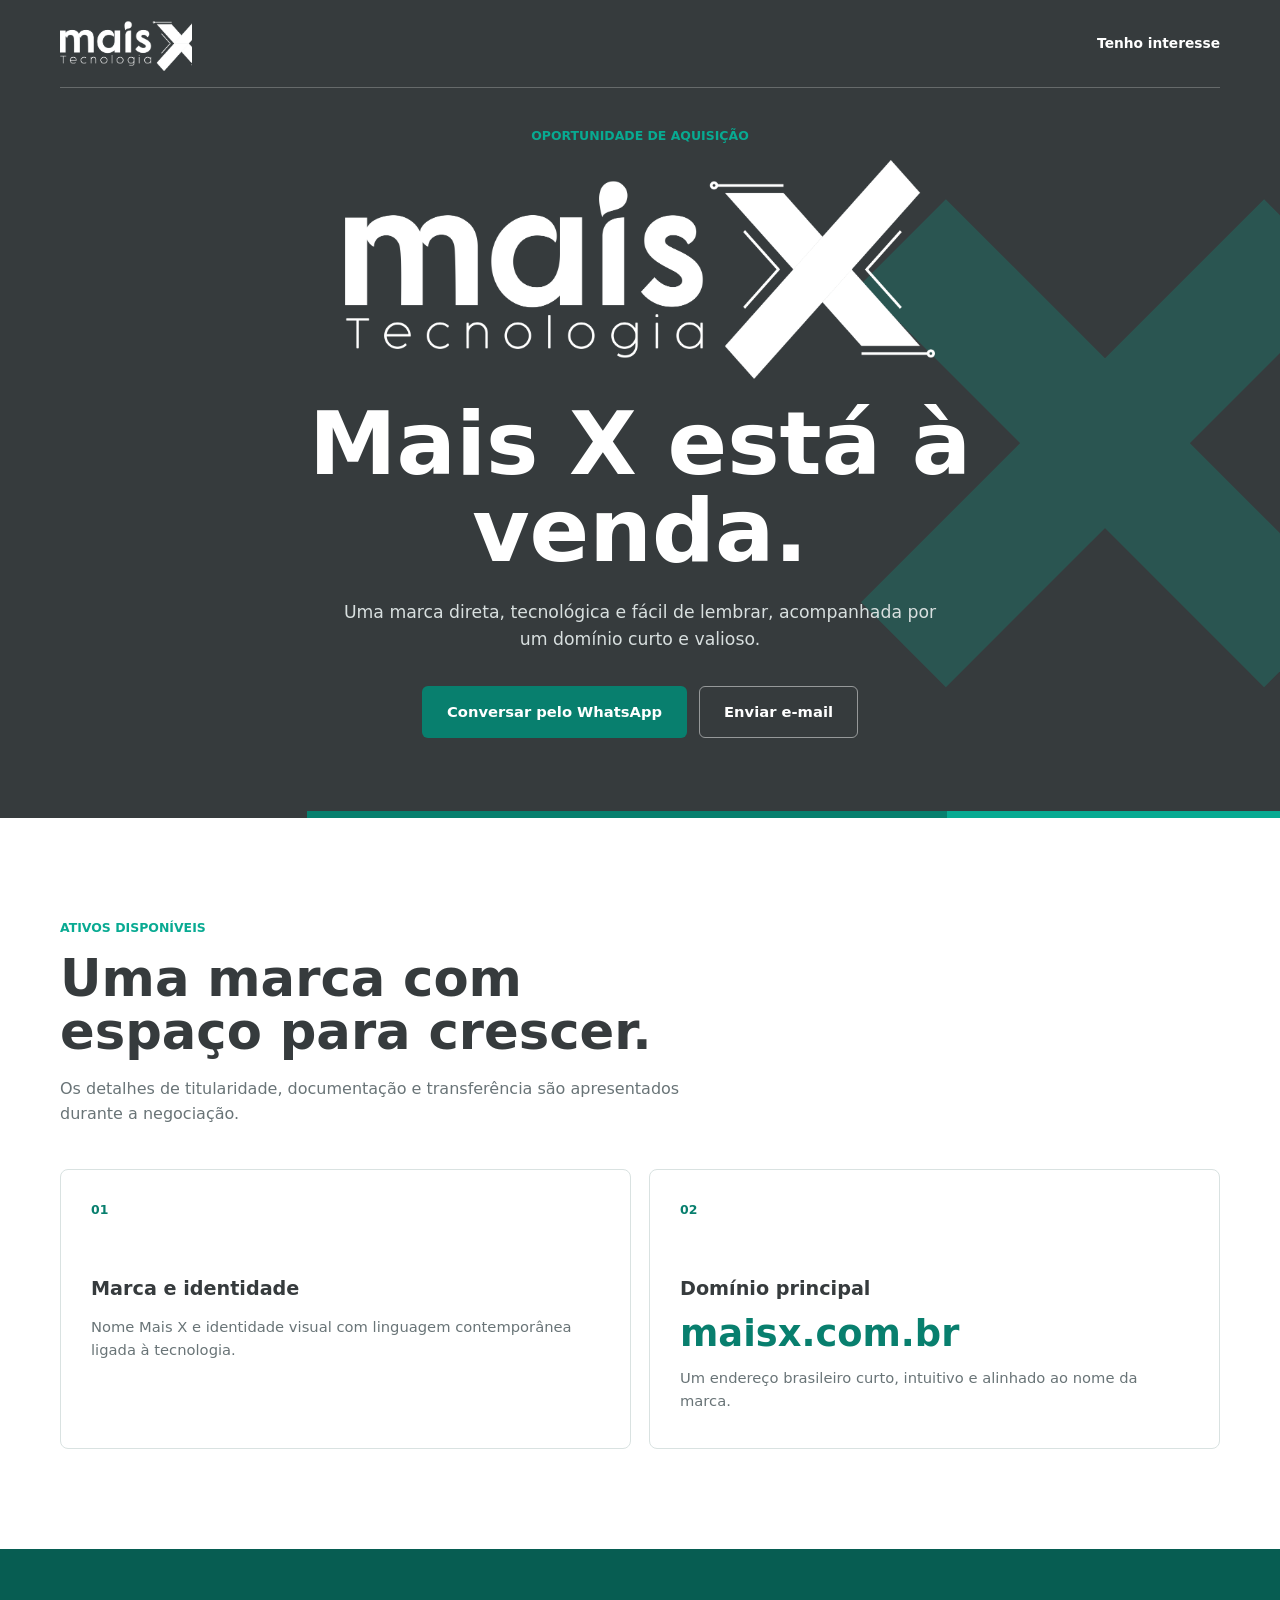
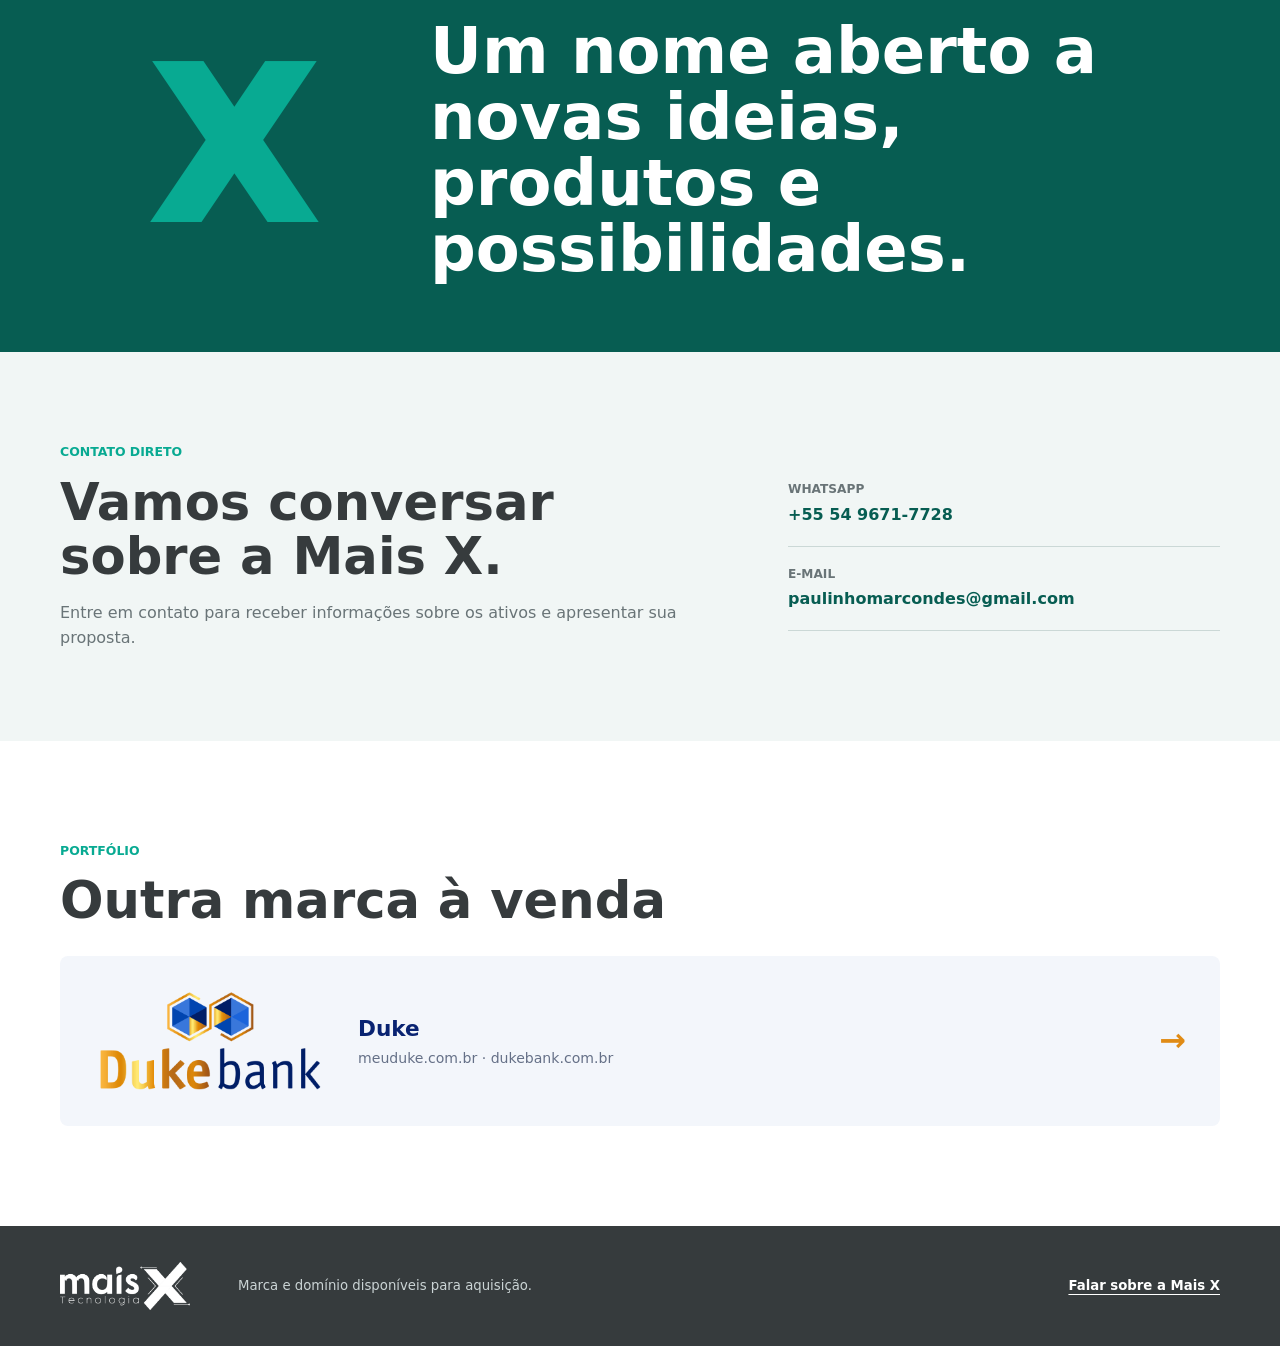
==== maisx/index.html @ 2af7fe92 "Cria sites das marcas Duke e Mais X" ====
<!DOCTYPE html>
<html lang="pt-BR">
  <head>
    <meta charset="UTF-8">
    <meta name="viewport" content="width=device-width, initial-scale=1">
    <title>Mais X | Marca e domínio à venda</title>
    <meta
      name="description"
      content="A marca Mais X e o domínio maisx.com.br estão disponíveis para aquisição. Fale diretamente com o proprietário."
    >
    <meta name="theme-color" content="#087f6e">
    <meta property="og:type" content="website">
    <meta property="og:locale" content="pt_BR">
    <meta property="og:title" content="Mais X | Marca à venda">
    <meta
      property="og:description"
      content="Marca, identidade visual e domínio maisx.com.br disponíveis para aquisição."
    >
    <meta property="og:image" content="https://maisx.com.br/assets/mais-x.png">
    <link rel="canonical" href="https://maisx.com.br/">
    <link rel="icon" type="image/png" href="assets/mais-x.png">
    <link rel="stylesheet" href="styles.css">
  </head>
  <body>
    <header class="site-header">
      <a class="brand" href="#inicio" aria-label="Mais X, início">
        <img src="assets/mais-x.png" alt="Mais X Tecnologia">
      </a>
      <a class="header-contact" href="#contato">Tenho interesse</a>
    </header>

    <main>
      <section class="hero" id="inicio">
        <div class="hero-symbol" aria-hidden="true">
          <span></span>
          <span></span>
        </div>
        <div class="hero-content">
          <p class="eyebrow">Oportunidade de aquisição</p>
          <img
            class="hero-logo"
            src="assets/mais-x.png"
            alt="Mais X Tecnologia"
            width="1690"
            height="627"
          >
          <h1>Mais X está à venda.</h1>
          <p class="hero-copy">
            Uma marca direta, tecnológica e fácil de lembrar, acompanhada por um domínio curto e valioso.
          </p>
          <div class="hero-actions">
            <a
              class="button button-primary"
              href="https://wa.me/555496717728?text=Ol%C3%A1%2C%20tenho%20interesse%20na%20marca%20Mais%20X."
              target="_blank"
              rel="noopener noreferrer"
            >
              Conversar pelo WhatsApp
            </a>
            <a class="button button-secondary" href="mailto:paulinhomarcondes@gmail.com?subject=Interesse%20na%20marca%20Mais%20X">
              Enviar e-mail
            </a>
          </div>
        </div>
      </section>

      <section class="assets-section" aria-labelledby="ativos-title">
        <div class="section-heading">
          <p class="eyebrow">Ativos disponíveis</p>
          <h2 id="ativos-title">Uma marca com espaço para crescer.</h2>
          <p>Os detalhes de titularidade, documentação e transferência são apresentados durante a negociação.</p>
        </div>

        <div class="asset-grid">
          <article class="asset-card">
            <span class="asset-number">01</span>
            <h3>Marca e identidade</h3>
            <p>Nome Mais X e identidade visual com linguagem contemporânea ligada à tecnologia.</p>
          </article>
          <article class="asset-card domain-card">
            <span class="asset-number">02</span>
            <h3>Domínio principal</h3>
            <strong>maisx.com.br</strong>
            <p>Um endereço brasileiro curto, intuitivo e alinhado ao nome da marca.</p>
          </article>
        </div>
      </section>

      <section class="statement" aria-label="Posicionamento da marca Mais X">
        <div class="statement-mark" aria-hidden="true">X</div>
        <p>Um nome aberto a novas ideias, produtos e possibilidades.</p>
      </section>

      <section class="contact-section" id="contato" aria-labelledby="contact-title">
        <div>
          <p class="eyebrow">Contato direto</p>
          <h2 id="contact-title">Vamos conversar sobre a Mais X.</h2>
          <p>Entre em contato para receber informações sobre os ativos e apresentar sua proposta.</p>
        </div>
        <div class="contact-links">
          <a
            href="https://wa.me/555496717728?text=Ol%C3%A1%2C%20tenho%20interesse%20na%20marca%20Mais%20X."
            target="_blank"
            rel="noopener noreferrer"
          >
            <span>WhatsApp</span>
            <strong>+55 54 9671-7728</strong>
          </a>
          <a href="mailto:paulinhomarcondes@gmail.com?subject=Interesse%20na%20marca%20Mais%20X">
            <span>E-mail</span>
            <strong>paulinhomarcondes@gmail.com</strong>
          </a>
        </div>
      </section>

      <section class="other-brands" aria-labelledby="other-title">
        <div class="section-heading compact">
          <p class="eyebrow">Portfólio</p>
          <h2 id="other-title">Outra marca à venda</h2>
        </div>
        <a class="brand-card duke-card" href="https://meuduke.com.br">
          <img src="assets/duke.png" alt="Duke Bank" loading="lazy">
          <span>
            <strong>Duke</strong>
            <small>meuduke.com.br · dukebank.com.br</small>
          </span>
          <b aria-hidden="true">→</b>
        </a>
      </section>
    </main>

    <footer>
      <img src="assets/mais-x.png" alt="Mais X Tecnologia">
      <p>Marca e domínio disponíveis para aquisição.</p>
      <a href="mailto:paulinhomarcondes@gmail.com?subject=Interesse%20na%20marca%20Mais%20X">Falar sobre a Mais X</a>
    </footer>
  </body>
</html>
---- maisx/styles.css ----
:root {
  color-scheme: light;
  --teal: #087f6e;
  --teal-bright: #08aa92;
  --teal-dark: #075d52;
  --charcoal: #363b3d;
  --ink: #1c2729;
  --muted: #697477;
  --line: #d9e2e1;
  --soft: #f1f6f5;
  --paper: #ffffff;
  --max-width: 1160px;
}

* {
  box-sizing: border-box;
}

html {
  scroll-behavior: smooth;
}

body {
  margin: 0;
  color: var(--ink);
  background: var(--paper);
  font-family: Inter, ui-sans-serif, system-ui, -apple-system, BlinkMacSystemFont, "Segoe UI", sans-serif;
  line-height: 1.55;
}

a {
  color: inherit;
}

img {
  display: block;
  max-width: 100%;
}

.site-header {
  position: absolute;
  z-index: 10;
  top: 0;
  left: 50%;
  display: flex;
  width: min(calc(100% - 40px), var(--max-width));
  height: 88px;
  align-items: center;
  justify-content: space-between;
  transform: translateX(-50%);
  border-bottom: 1px solid rgb(255 255 255 / 24%);
}

.brand {
  display: flex;
  width: 132px;
  height: 54px;
  align-items: center;
  overflow: hidden;
}

.brand img {
  width: 150px;
  max-width: none;
  filter: brightness(0) invert(1);
}

.header-contact {
  color: white;
  font-size: 0.86rem;
  font-weight: 750;
  text-decoration: none;
}

.hero {
  position: relative;
  display: grid;
  min-height: 720px;
  place-items: center;
  overflow: hidden;
  padding: 126px 24px 80px;
  color: white;
  background: var(--charcoal);
}

.hero::after {
  position: absolute;
  right: 0;
  bottom: 0;
  left: 0;
  height: 7px;
  content: "";
  background: linear-gradient(90deg, var(--charcoal) 0 24%, var(--teal) 24% 74%, var(--teal-bright) 74%);
}

.hero-symbol {
  position: absolute;
  top: 50%;
  right: -110px;
  width: 570px;
  height: 570px;
  transform: translateY(-44%) rotate(45deg);
  opacity: 0.24;
}

.hero-symbol span {
  position: absolute;
  top: 0;
  left: 225px;
  width: 120px;
  height: 570px;
  background: var(--teal-bright);
}

.hero-symbol span:last-child {
  transform: rotate(90deg);
}

.hero-content {
  position: relative;
  z-index: 1;
  width: min(100%, 820px);
  text-align: center;
}

.eyebrow {
  margin: 0 0 14px;
  color: var(--teal-bright);
  font-size: 0.78rem;
  font-weight: 850;
  letter-spacing: 0;
  text-transform: uppercase;
}

.hero-logo {
  width: min(100%, 590px);
  max-height: 220px;
  margin: 0 auto 22px;
  object-fit: contain;
  filter: brightness(0) invert(1);
}

h1,
h2,
h3,
p {
  overflow-wrap: anywhere;
}

h1 {
  margin: 0;
  font-size: clamp(2.6rem, 7vw, 5.5rem);
  line-height: 0.98;
  letter-spacing: 0;
}

.hero-copy {
  max-width: 610px;
  margin: 25px auto 0;
  color: #d8dfdf;
  font-size: 1.08rem;
}

.hero-actions {
  display: flex;
  flex-wrap: wrap;
  justify-content: center;
  gap: 12px;
  margin-top: 34px;
}

.button {
  display: inline-flex;
  min-height: 52px;
  align-items: center;
  justify-content: center;
  padding: 0 24px;
  border: 1px solid transparent;
  border-radius: 6px;
  font-size: 0.92rem;
  font-weight: 800;
  text-decoration: none;
  transition: transform 180ms ease, background 180ms ease, border-color 180ms ease;
}

.button:hover,
.button:focus-visible {
  transform: translateY(-2px);
}

.button-primary {
  color: white;
  background: var(--teal);
}

.button-primary:hover,
.button-primary:focus-visible {
  background: var(--teal-bright);
}

.button-secondary {
  color: white;
  border-color: rgb(255 255 255 / 48%);
}

.button-secondary:hover,
.button-secondary:focus-visible {
  border-color: white;
  background: rgb(255 255 255 / 8%);
}

.assets-section,
.other-brands {
  width: min(calc(100% - 40px), var(--max-width));
  margin: 0 auto;
  padding: 100px 0;
}

.section-heading {
  max-width: 680px;
  margin-bottom: 42px;
}

.section-heading h2,
.contact-section h2 {
  margin: 0;
  color: var(--charcoal);
  font-size: clamp(2rem, 4vw, 3.4rem);
  line-height: 1.05;
  letter-spacing: 0;
}

.section-heading > p:last-child,
.contact-section > div > p:last-child {
  margin: 18px 0 0;
  color: var(--muted);
}

.asset-grid {
  display: grid;
  grid-template-columns: repeat(2, minmax(0, 1fr));
  gap: 18px;
}

.asset-card {
  min-height: 280px;
  padding: 30px;
  border: 1px solid var(--line);
  border-radius: 8px;
  background: var(--paper);
}

.asset-number {
  display: block;
  margin-bottom: 55px;
  color: var(--teal);
  font-size: 0.78rem;
  font-weight: 850;
}

.asset-card h3 {
  margin: 0 0 12px;
  color: var(--charcoal);
  font-size: 1.2rem;
}

.asset-card p {
  margin: 0;
  color: var(--muted);
  font-size: 0.92rem;
}

.domain-card strong {
  display: block;
  margin: -2px 0 13px;
  color: var(--teal);
  font-size: clamp(1.45rem, 4vw, 2.3rem);
  line-height: 1.1;
}

.statement {
  display: grid;
  grid-template-columns: 210px minmax(0, 700px);
  align-items: center;
  justify-content: center;
  gap: 70px;
  min-height: 390px;
  padding: 70px 24px;
  color: white;
  background: var(--teal-dark);
}

.statement-mark {
  color: var(--teal-bright);
  font-size: 13rem;
  font-weight: 950;
  line-height: 0.7;
}

.statement p {
  margin: 0;
  font-size: clamp(2rem, 5vw, 4.3rem);
  font-weight: 800;
  line-height: 1.03;
}

.contact-section {
  display: grid;
  grid-template-columns: minmax(0, 1.2fr) minmax(320px, 0.8fr);
  gap: 80px;
  padding: 90px max(24px, calc((100% - var(--max-width)) / 2));
  background: var(--soft);
}

.contact-links {
  display: flex;
  flex-direction: column;
  justify-content: center;
}

.contact-links a {
  display: flex;
  flex-direction: column;
  gap: 4px;
  padding: 18px 0;
  border-bottom: 1px solid #cbd8d6;
  text-decoration: none;
}

.contact-links span {
  color: var(--muted);
  font-size: 0.76rem;
  font-weight: 800;
  text-transform: uppercase;
}

.contact-links strong {
  color: var(--teal-dark);
  font-size: 1rem;
}

.compact {
  margin-bottom: 28px;
}

.brand-card {
  display: grid;
  grid-template-columns: 230px 1fr auto;
  min-height: 170px;
  align-items: center;
  gap: 34px;
  padding: 28px 34px;
  overflow: hidden;
  border-radius: 8px;
  text-decoration: none;
  background: #f3f6fb;
  transition: transform 180ms ease, box-shadow 180ms ease;
}

.brand-card:hover,
.brand-card:focus-visible {
  transform: translateY(-3px);
  box-shadow: 0 18px 42px rgb(28 39 41 / 12%);
}

.brand-card img {
  width: 100%;
  max-height: 104px;
  object-fit: contain;
}

.brand-card span {
  display: flex;
  flex-direction: column;
}

.brand-card strong {
  color: #092372;
  font-size: 1.35rem;
}

.brand-card small {
  margin-top: 3px;
  color: #657087;
  font-size: 0.88rem;
}

.brand-card b {
  color: #e08b15;
  font-size: 2rem;
}

footer {
  display: grid;
  grid-template-columns: 150px 1fr auto;
  align-items: center;
  gap: 28px;
  padding: 36px max(24px, calc((100% - var(--max-width)) / 2));
  color: #cbd4d5;
  background: var(--charcoal);
}

footer img {
  width: 130px;
  filter: brightness(0) invert(1);
}

footer p {
  margin: 0;
  font-size: 0.83rem;
}

footer a {
  color: white;
  font-size: 0.83rem;
  font-weight: 800;
  text-underline-offset: 4px;
}

@media (max-width: 820px) {
  .contact-section {
    grid-template-columns: 1fr;
    gap: 38px;
  }

  .brand-card {
    grid-template-columns: 160px 1fr auto;
  }
}

@media (max-width: 620px) {
  .site-header {
    width: calc(100% - 32px);
  }

  .brand {
    width: 108px;
  }

  .brand img {
    width: 125px;
  }

  .hero {
    min-height: 680px;
    padding-right: 20px;
    padding-left: 20px;
  }

  h1 {
    font-size: 2.75rem;
  }

  .hero-actions,
  .button {
    width: 100%;
  }

  .assets-section,
  .other-brands {
    width: calc(100% - 32px);
    padding: 72px 0;
  }

  .asset-grid {
    grid-template-columns: 1fr;
  }

  .asset-card {
    min-height: auto;
  }

  .asset-number {
    margin-bottom: 30px;
  }

  .statement {
    grid-template-columns: 1fr;
    gap: 24px;
    min-height: 420px;
  }

  .statement-mark {
    font-size: 8rem;
  }

  .brand-card {
    grid-template-columns: 1fr auto;
    gap: 18px;
  }

  .brand-card img {
    grid-column: 1 / -1;
    max-width: 230px;
  }

  footer {
    grid-template-columns: 1fr;
    gap: 14px;
  }
}

@media (prefers-reduced-motion: reduce) {
  html {
    scroll-behavior: auto;
  }

  *,
  *::before,
  *::after {
    transition-duration: 0.01ms !important;
  }
}
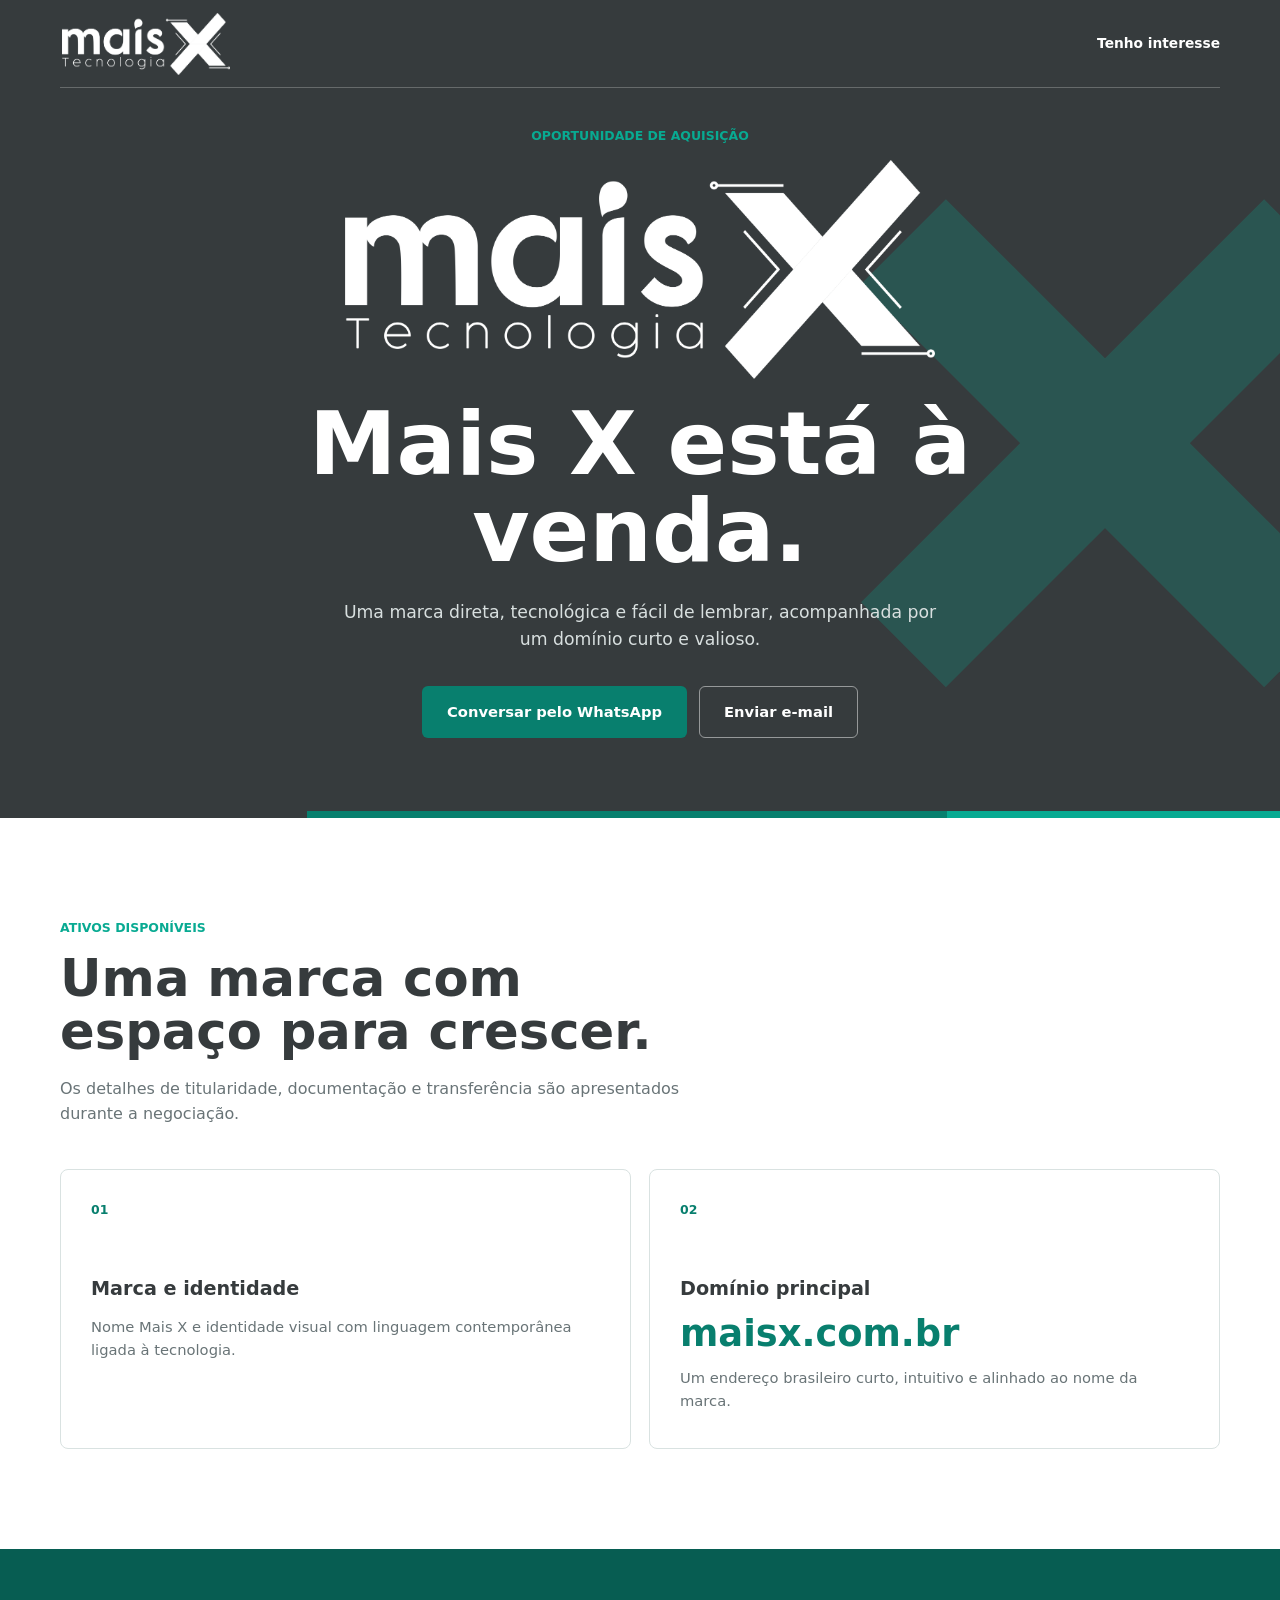
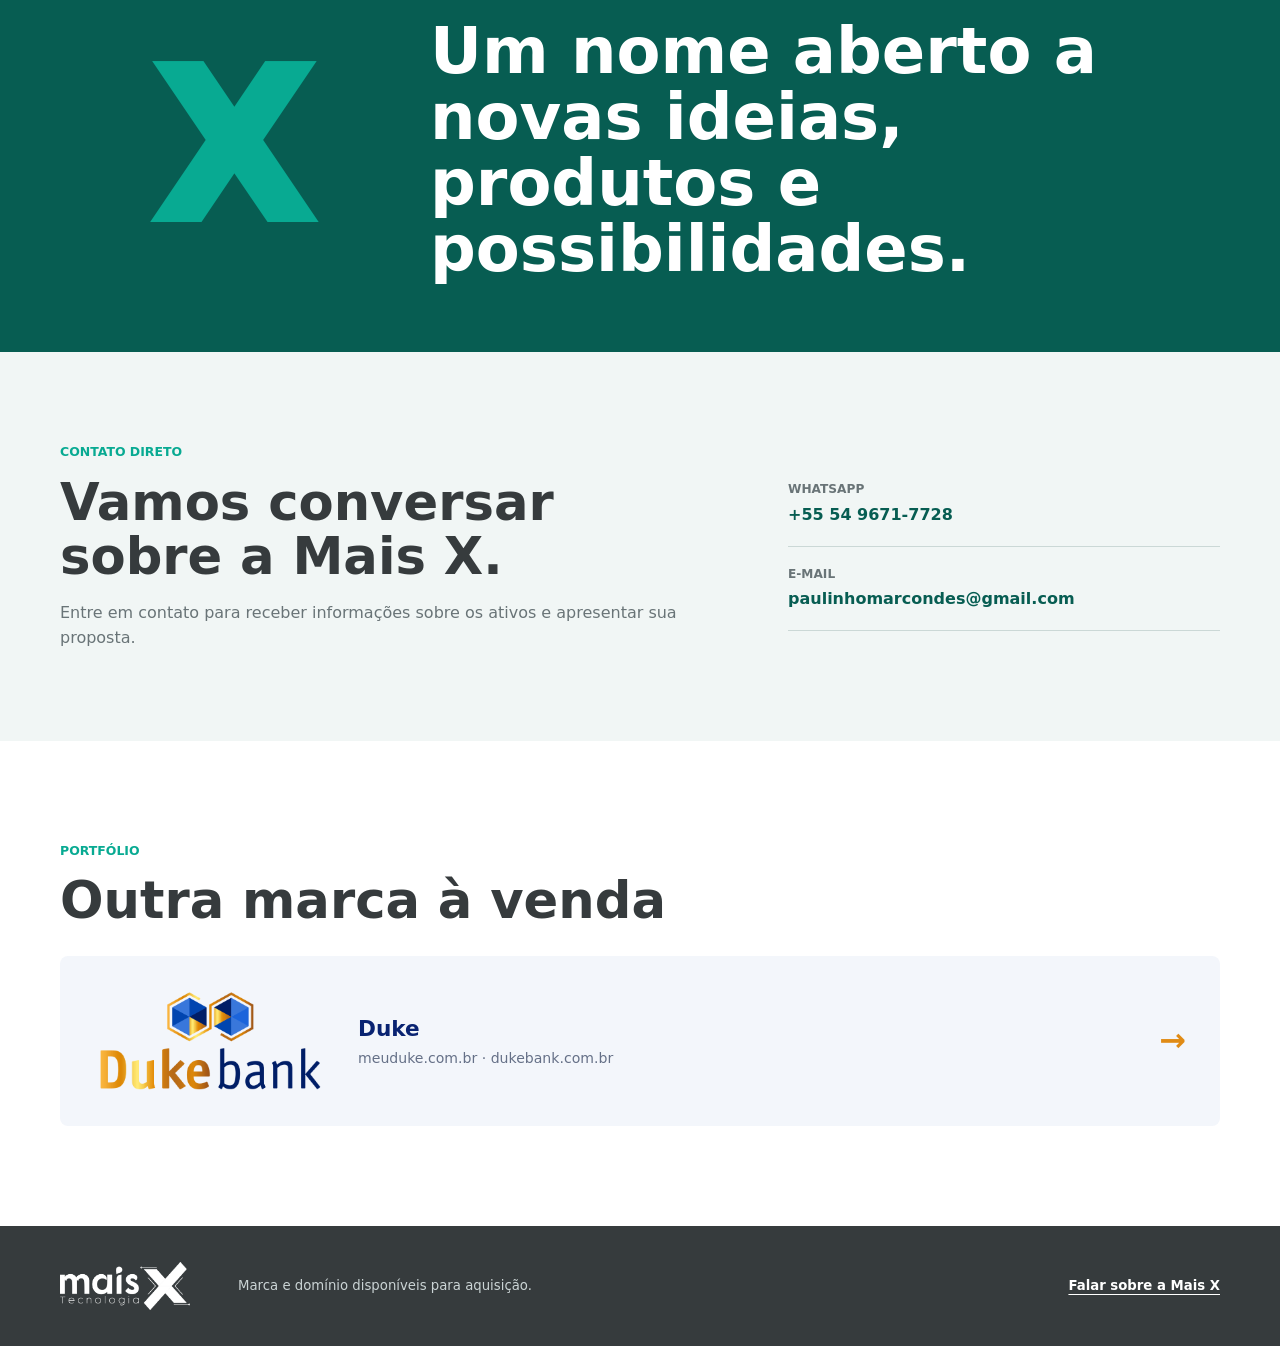
==== commit 1455087a: "Ajusta logo e favicon da Mais X" ====
--- a/maisx/index.html
+++ b/maisx/index.html
@@ -18,7 +18,8 @@
     >
     <meta property="og:image" content="https://maisx.com.br/assets/mais-x.png">
     <link rel="canonical" href="https://maisx.com.br/">
-    <link rel="icon" type="image/png" href="assets/mais-x.png">
+    <link rel="icon" type="image/png" sizes="100x100" href="assets/favicon-x-100x100.png">
+    <link rel="apple-touch-icon" sizes="100x100" href="assets/favicon-x-100x100.png">
     <link rel="stylesheet" href="styles.css">
   </head>
   <body>
--- a/maisx/styles.css
+++ b/maisx/styles.css
@@ -53,15 +53,15 @@
 
 .brand {
   display: flex;
-  width: 132px;
-  height: 54px;
+  width: 172px;
+  height: 62px;
   align-items: center;
-  overflow: hidden;
 }
 
 .brand img {
-  width: 150px;
-  max-width: none;
+  width: 100%;
+  height: 100%;
+  object-fit: contain;
   filter: brightness(0) invert(1);
 }
 
@@ -434,11 +434,12 @@
   }
 
   .brand {
-    width: 108px;
+    width: 142px;
+    height: 52px;
   }
 
   .brand img {
-    width: 125px;
+    width: 100%;
   }
 
   .hero {
